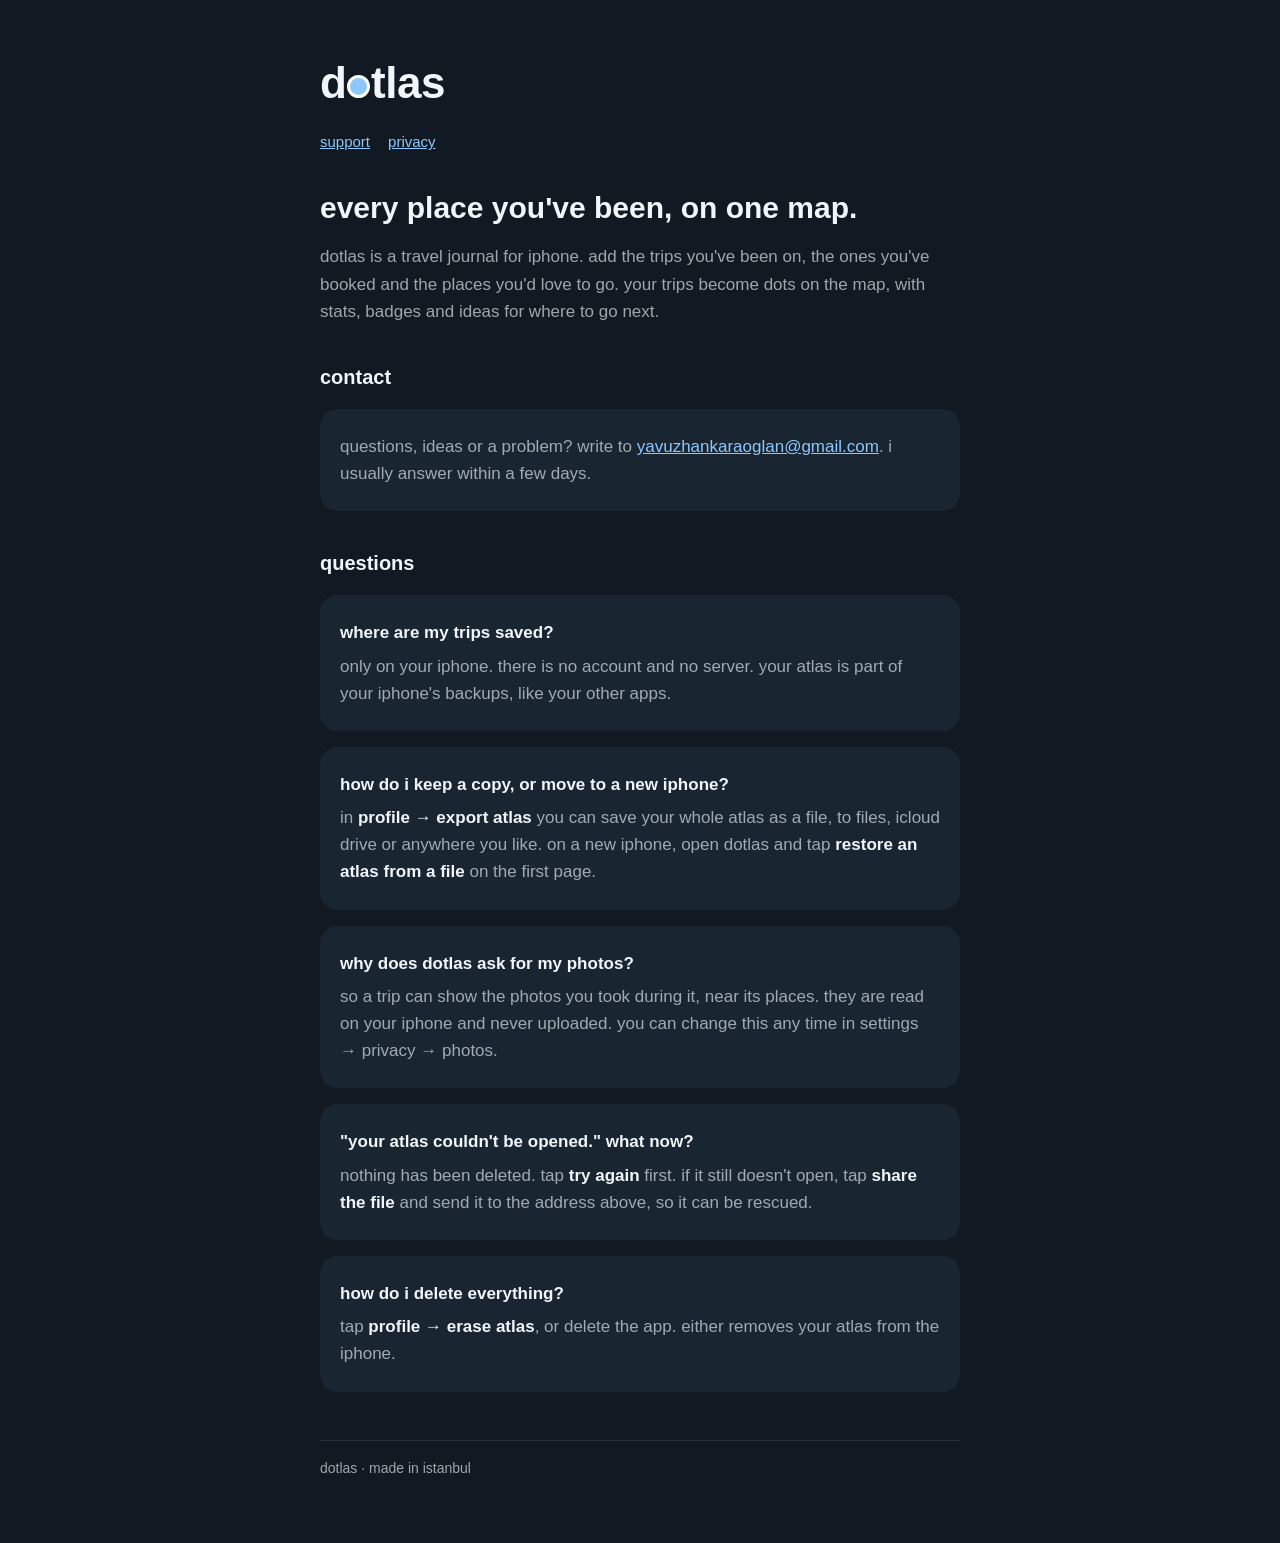
==== index.html @ 82443cb1 "Add files via upload" ====
<!doctype html>
<html lang="en">
<head>
  <meta charset="utf-8">
  <meta name="viewport" content="width=device-width, initial-scale=1">
  <title>dotlas · support</title>
  <meta name="description" content="dotlas keeps every place you've been on one map. help and contact.">
  <link rel="stylesheet" href="style.css">
</head>
<body>
<main>
  <p class="wordmark">d<span class="dot"></span>tlas</p>
  <nav><a href="./">support</a><a href="privacy.html">privacy</a></nav>

  <h1>every place you've been, on one map.</h1>
  <p>dotlas is a travel journal for iphone. add the trips you've been on, the ones you've booked and the places you'd love to go. your trips become dots on the map, with stats, badges and ideas for where to go next.</p>

  <h2>contact</h2>
  <div class="card">
    <p>questions, ideas or a problem? write to <a href="mailto:yavuzhankaraoglan@gmail.com">yavuzhankaraoglan@gmail.com</a>. i usually answer within a few days.</p>
  </div>

  <h2>questions</h2>

  <div class="card">
    <p><strong>where are my trips saved?</strong></p>
    <p>only on your iphone. there is no account and no server. your atlas is part of your iphone's backups, like your other apps.</p>
  </div>

  <div class="card">
    <p><strong>how do i keep a copy, or move to a new iphone?</strong></p>
    <p>in <strong>profile → export atlas</strong> you can save your whole atlas as a file, to files, icloud drive or anywhere you like. on a new iphone, open dotlas and tap <strong>restore an atlas from a file</strong> on the first page.</p>
  </div>

  <div class="card">
    <p><strong>why does dotlas ask for my photos?</strong></p>
    <p>so a trip can show the photos you took during it, near its places. they are read on your iphone and never uploaded. you can change this any time in settings → privacy → photos.</p>
  </div>

  <div class="card">
    <p><strong>"your atlas couldn't be opened." what now?</strong></p>
    <p>nothing has been deleted. tap <strong>try again</strong> first. if it still doesn't open, tap <strong>share the file</strong> and send it to the address above, so it can be rescued.</p>
  </div>

  <div class="card">
    <p><strong>how do i delete everything?</strong></p>
    <p>tap <strong>profile → erase atlas</strong>, or delete the app. either removes your atlas from the iphone.</p>
  </div>

  <footer>dotlas · made in istanbul</footer>
</main>
</body>
</html>
---- style.css ----
:root {
  --bg: #111a22;
  --card: #192530;
  --text: #f0f6fb;
  --muted: rgba(240, 246, 251, 0.64);
  --accent: #8cc8ff;
  --line: rgba(240, 246, 251, 0.09);
}

* { box-sizing: border-box; }

body {
  margin: 0;
  background: var(--bg);
  color: var(--text);
  font: 17px/1.6 -apple-system, BlinkMacSystemFont, "Helvetica Neue", Arial, sans-serif;
}

main {
  max-width: 680px;
  margin: 0 auto;
  padding: 48px 20px 64px;
}

.wordmark {
  color: var(--text);
  font-size: 44px;
  font-weight: 700;
  letter-spacing: -0.01em;
  margin: 0;
  display: inline-flex;
  align-items: baseline;
}

.wordmark .dot {
  display: inline-block;
  width: 0.52em;
  height: 0.52em;
  margin: 0 0.02em;
  border-radius: 50%;
  background: var(--accent);
  border: 0.09em solid #fff;
}

h1 { font-size: 30px; line-height: 1.2; margin: 36px 0 8px; }
h2 { font-size: 20px; margin: 36px 0 8px; }
p, li { color: var(--muted); }
strong { color: var(--text); font-weight: 600; }
ul { padding-left: 20px; }
a { color: var(--accent); }

.card {
  background: var(--card);
  border-radius: 18px;
  padding: 18px 20px;
  margin: 16px 0;
}

.card p { margin: 6px 0; }

nav {
  display: flex;
  gap: 18px;
  margin-top: 12px;
  font-size: 15px;
}

footer {
  margin-top: 48px;
  padding-top: 16px;
  border-top: 1px solid var(--line);
  font-size: 14px;
  color: var(--muted);
}
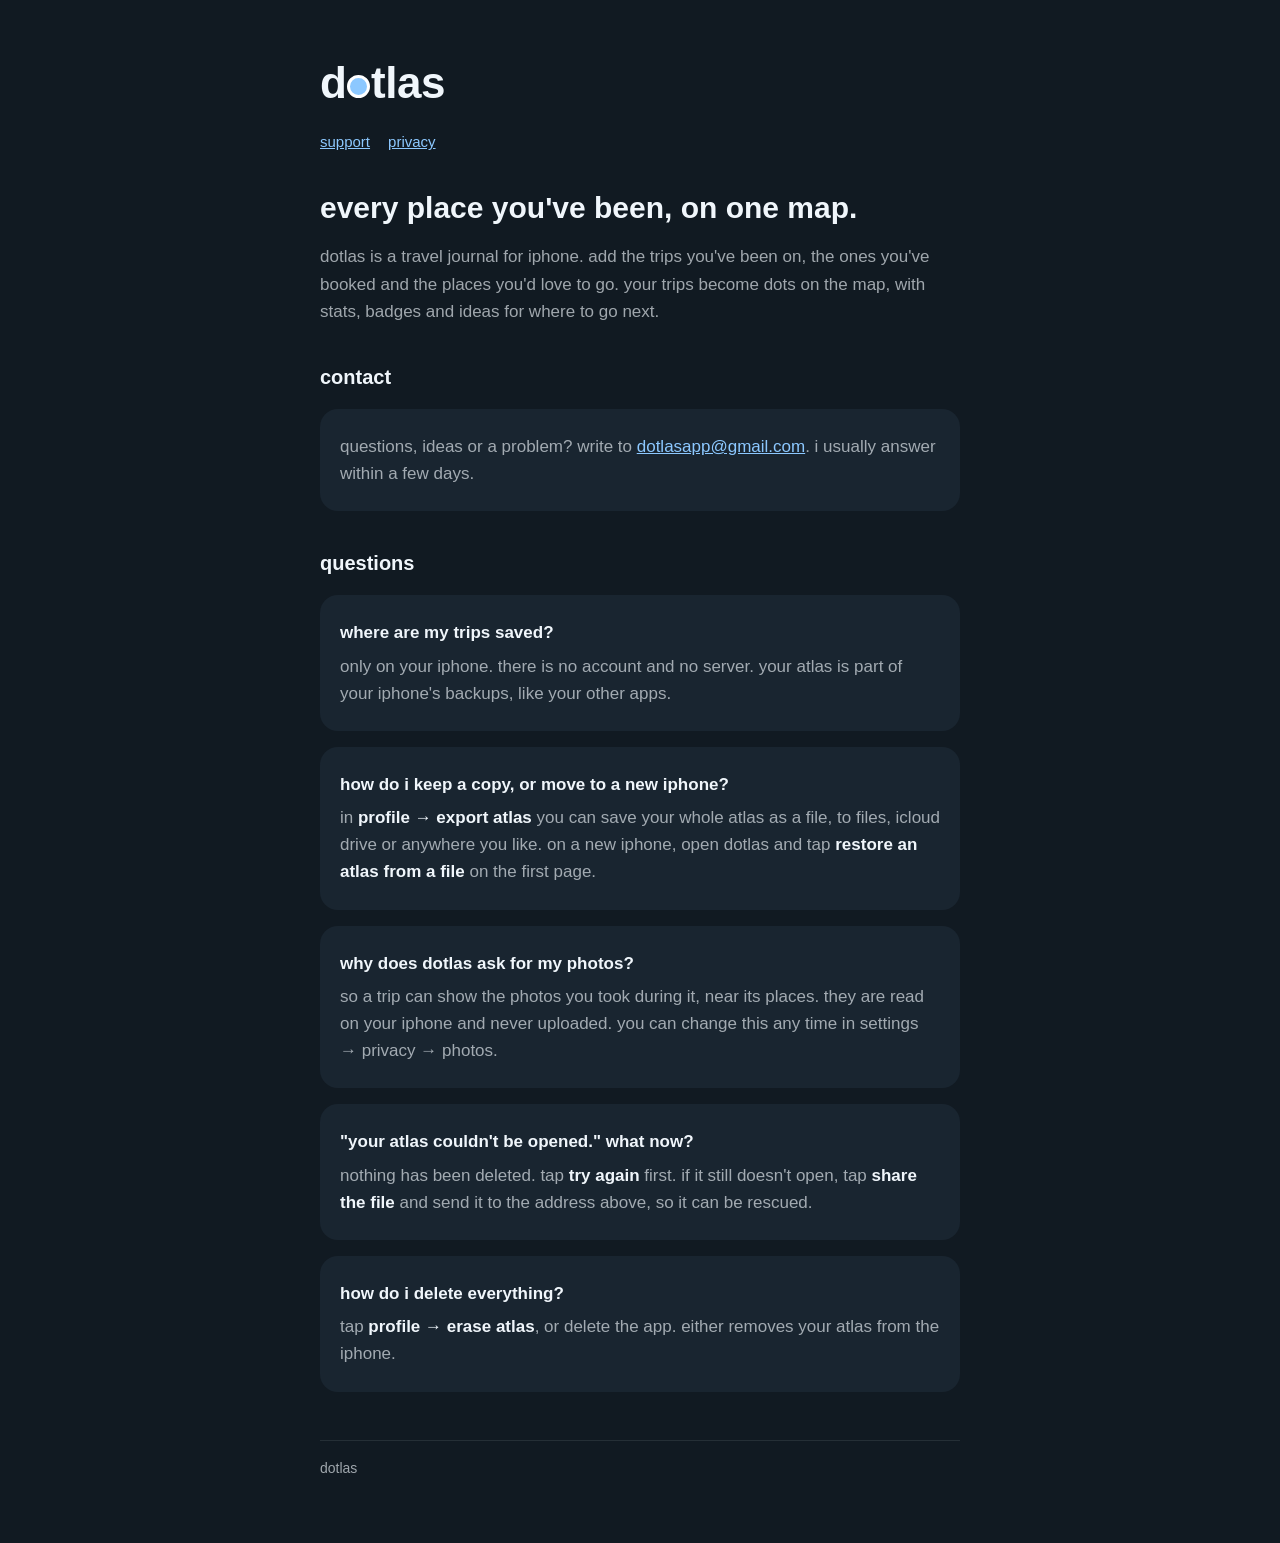
==== commit d6f7870e: "Add files via upload" ====
--- a/index.html
+++ b/index.html
@@ -17,7 +17,7 @@
 
   <h2>contact</h2>
   <div class="card">
-    <p>questions, ideas or a problem? write to <a href="mailto:yavuzhankaraoglan@gmail.com">yavuzhankaraoglan@gmail.com</a>. i usually answer within a few days.</p>
+    <p>questions, ideas or a problem? write to <a href="mailto:dotlasapp@gmail.com">dotlasapp@gmail.com</a>. i usually answer within a few days.</p>
   </div>
 
   <h2>questions</h2>
@@ -47,7 +47,7 @@
     <p>tap <strong>profile → erase atlas</strong>, or delete the app. either removes your atlas from the iphone.</p>
   </div>
 
-  <footer>dotlas · made in istanbul</footer>
+  <footer>dotlas</footer>
 </main>
 </body>
 </html>
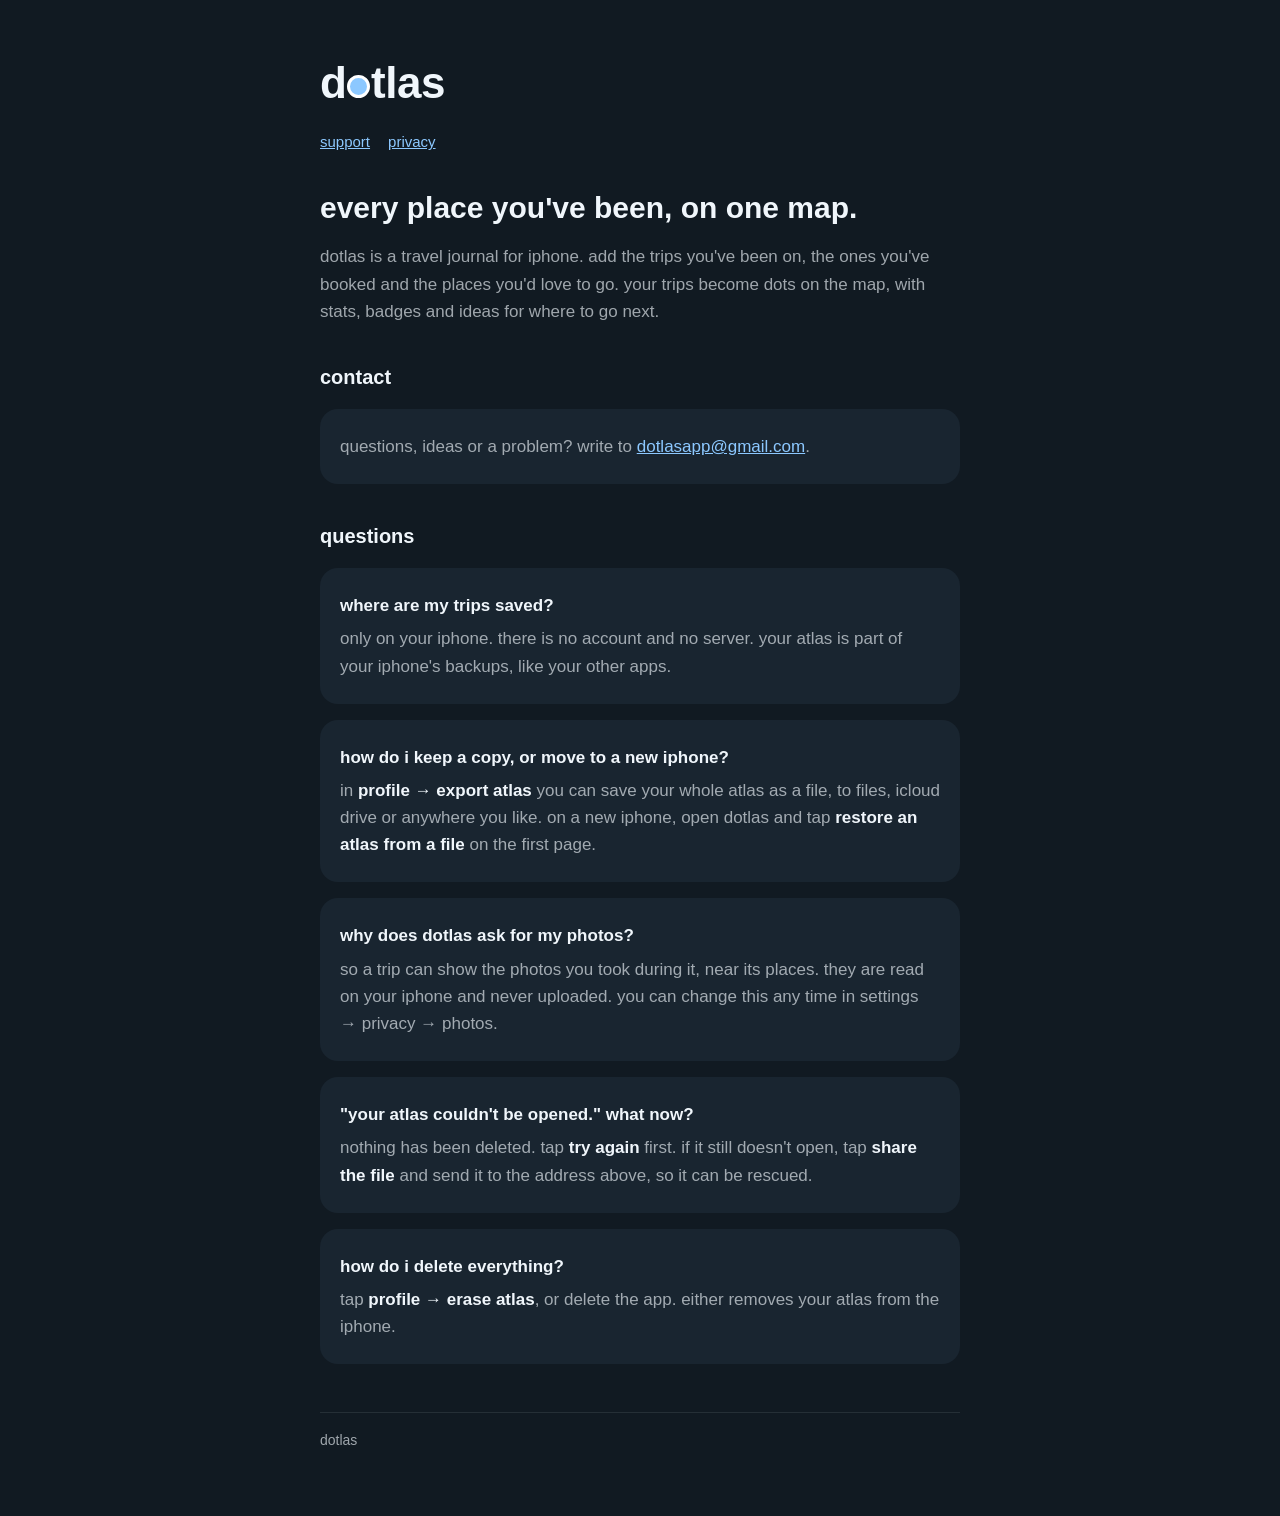
==== commit 8d669606: "Update index.html" ====
--- a/index.html
+++ b/index.html
@@ -17,7 +17,7 @@
 
   <h2>contact</h2>
   <div class="card">
-    <p>questions, ideas or a problem? write to <a href="mailto:dotlasapp@gmail.com">dotlasapp@gmail.com</a>. i usually answer within a few days.</p>
+    <p>questions, ideas or a problem? write to <a href="mailto:dotlasapp@gmail.com">dotlasapp@gmail.com</a>.</p>
   </div>
 
   <h2>questions</h2>
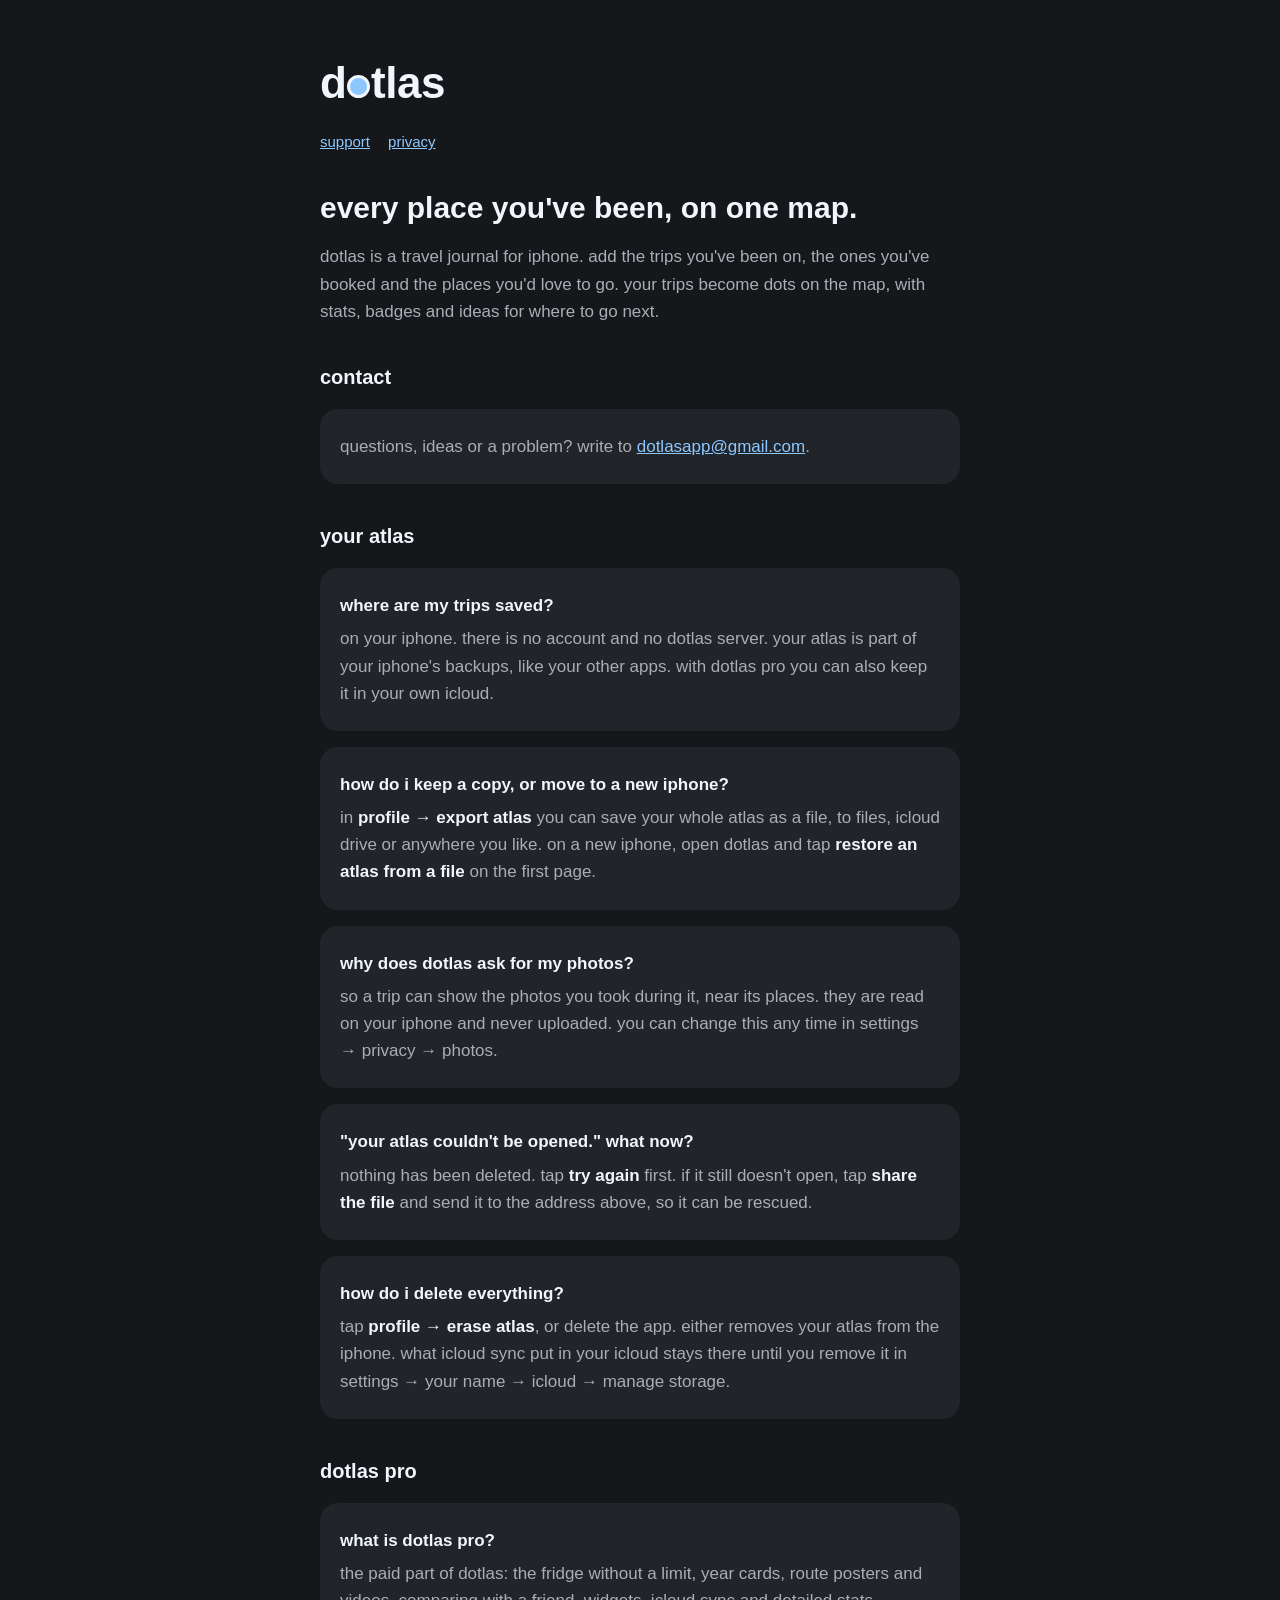
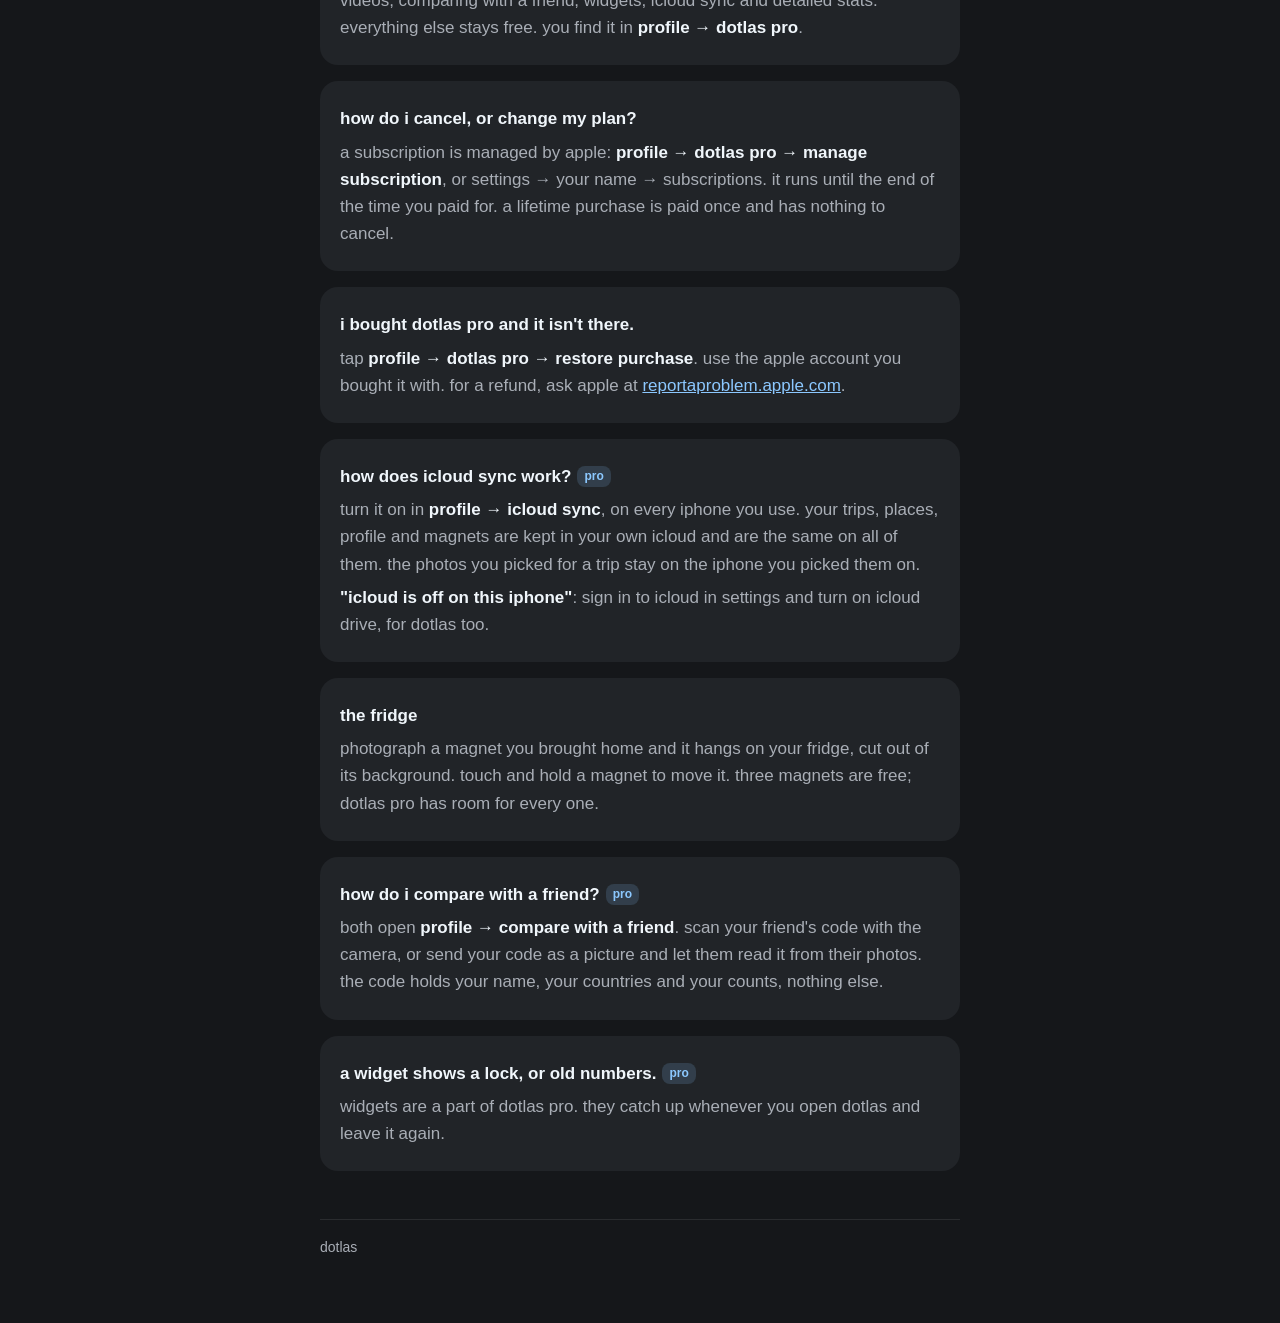
==== commit 73952384: "the app's colours, and the pages brought up to date for dotlas pro support: questions about dotlas p" ====
--- a/index.html
+++ b/index.html
@@ -3,6 +3,8 @@
 <head>
   <meta charset="utf-8">
   <meta name="viewport" content="width=device-width, initial-scale=1">
+  <meta name="color-scheme" content="dark">
+  <meta name="theme-color" content="#15171a">
   <title>dotlas · support</title>
   <meta name="description" content="dotlas keeps every place you've been on one map. help and contact.">
   <link rel="stylesheet" href="style.css">
@@ -20,11 +22,11 @@
     <p>questions, ideas or a problem? write to <a href="mailto:dotlasapp@gmail.com">dotlasapp@gmail.com</a>.</p>
   </div>
 
-  <h2>questions</h2>
+  <h2>your atlas</h2>
 
   <div class="card">
     <p><strong>where are my trips saved?</strong></p>
-    <p>only on your iphone. there is no account and no server. your atlas is part of your iphone's backups, like your other apps.</p>
+    <p>on your iphone. there is no account and no dotlas server. your atlas is part of your iphone's backups, like your other apps. with dotlas pro you can also keep it in your own icloud.</p>
   </div>
 
   <div class="card">
@@ -44,7 +46,45 @@
 
   <div class="card">
     <p><strong>how do i delete everything?</strong></p>
-    <p>tap <strong>profile → erase atlas</strong>, or delete the app. either removes your atlas from the iphone.</p>
+    <p>tap <strong>profile → erase atlas</strong>, or delete the app. either removes your atlas from the iphone. what icloud sync put in your icloud stays there until you remove it in settings → your name → icloud → manage storage.</p>
+  </div>
+
+  <h2>dotlas pro</h2>
+
+  <div class="card">
+    <p><strong>what is dotlas pro?</strong></p>
+    <p>the paid part of dotlas: the fridge without a limit, year cards, route posters and videos, comparing with a friend, widgets, icloud sync and detailed stats. everything else stays free. you find it in <strong>profile → dotlas pro</strong>.</p>
+  </div>
+
+  <div class="card">
+    <p><strong>how do i cancel, or change my plan?</strong></p>
+    <p>a subscription is managed by apple: <strong>profile → dotlas pro → manage subscription</strong>, or settings → your name → subscriptions. it runs until the end of the time you paid for. a lifetime purchase is paid once and has nothing to cancel.</p>
+  </div>
+
+  <div class="card">
+    <p><strong>i bought dotlas pro and it isn't there.</strong></p>
+    <p>tap <strong>profile → dotlas pro → restore purchase</strong>. use the apple account you bought it with. for a refund, ask apple at <a href="https://reportaproblem.apple.com">reportaproblem.apple.com</a>.</p>
+  </div>
+
+  <div class="card">
+    <p><strong>how does icloud sync work?</strong><span class="tag">pro</span></p>
+    <p>turn it on in <strong>profile → icloud sync</strong>, on every iphone you use. your trips, places, profile and magnets are kept in your own icloud and are the same on all of them. the photos you picked for a trip stay on the iphone you picked them on.</p>
+    <p><strong>"icloud is off on this iphone"</strong>: sign in to icloud in settings and turn on icloud drive, for dotlas too.</p>
+  </div>
+
+  <div class="card">
+    <p><strong>the fridge</strong></p>
+    <p>photograph a magnet you brought home and it hangs on your fridge, cut out of its background. touch and hold a magnet to move it. three magnets are free; dotlas pro has room for every one.</p>
+  </div>
+
+  <div class="card">
+    <p><strong>how do i compare with a friend?</strong><span class="tag">pro</span></p>
+    <p>both open <strong>profile → compare with a friend</strong>. scan your friend's code with the camera, or send your code as a picture and let them read it from their photos. the code holds your name, your countries and your counts, nothing else.</p>
+  </div>
+
+  <div class="card">
+    <p><strong>a widget shows a lock, or old numbers.</strong><span class="tag">pro</span></p>
+    <p>widgets are a part of dotlas pro. they catch up whenever you open dotlas and leave it again.</p>
   </div>
 
   <footer>dotlas</footer>
--- a/style.css
+++ b/style.css
@@ -1,10 +1,10 @@
 :root {
-  --bg: #111a22;
-  --card: #192530;
+  --bg: #15171a;
+  --card: #212428;
   --text: #f0f6fb;
-  --muted: rgba(240, 246, 251, 0.64);
+  --muted: #a9aeb6;
   --accent: #8cc8ff;
-  --line: rgba(240, 246, 251, 0.09);
+  --line: rgba(255, 255, 255, 0.09);
 }
 
 * { box-sizing: border-box; }
@@ -39,7 +39,7 @@
   margin: 0 0.02em;
   border-radius: 50%;
   background: var(--accent);
-  border: 0.09em solid #fff;
+  border: 0.09em solid var(--text);
 }
 
 h1 { font-size: 30px; line-height: 1.2; margin: 36px 0 8px; }
@@ -58,6 +58,18 @@
 
 .card p { margin: 6px 0; }
 
+.tag {
+  display: inline-block;
+  margin-left: 6px;
+  padding: 1px 7px;
+  border-radius: 8px;
+  background: rgba(140, 200, 255, 0.16);
+  color: var(--accent);
+  font-size: 12px;
+  font-weight: 600;
+  vertical-align: 2px;
+}
+
 nav {
   display: flex;
   gap: 18px;
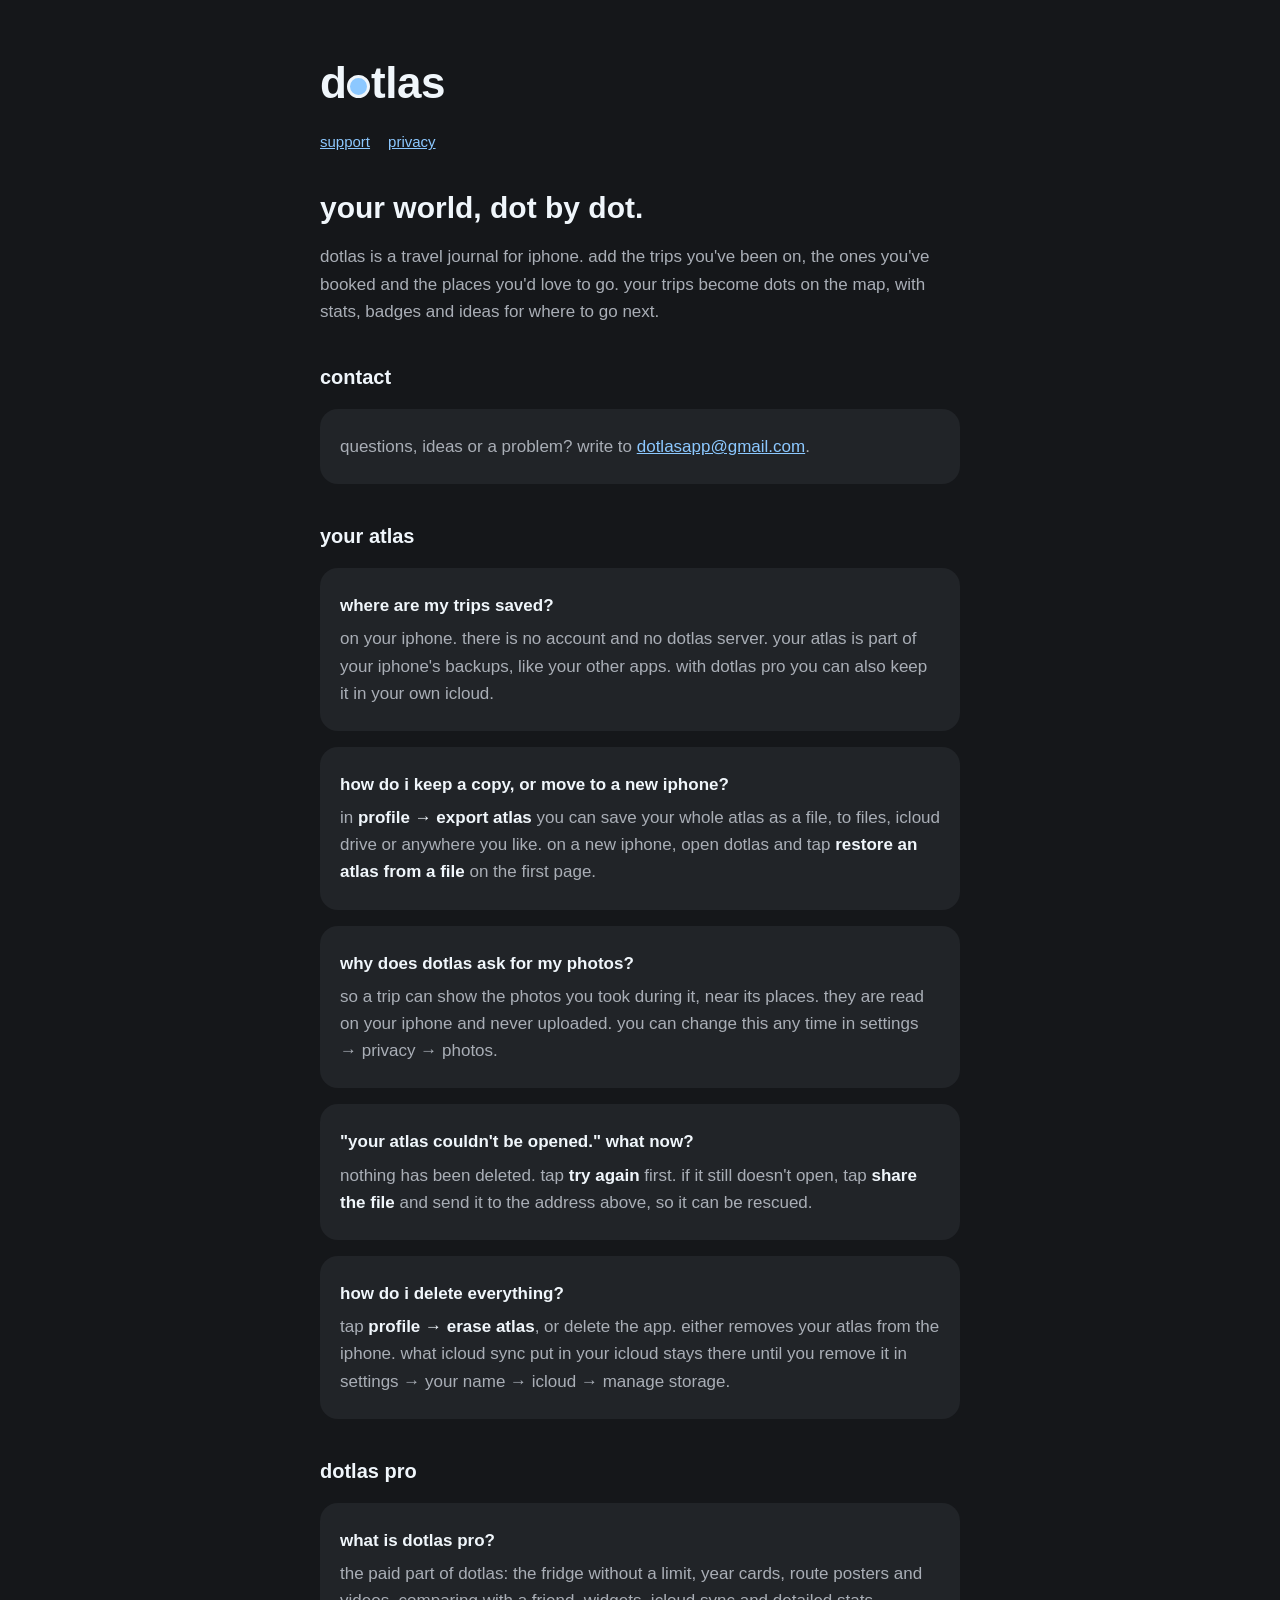
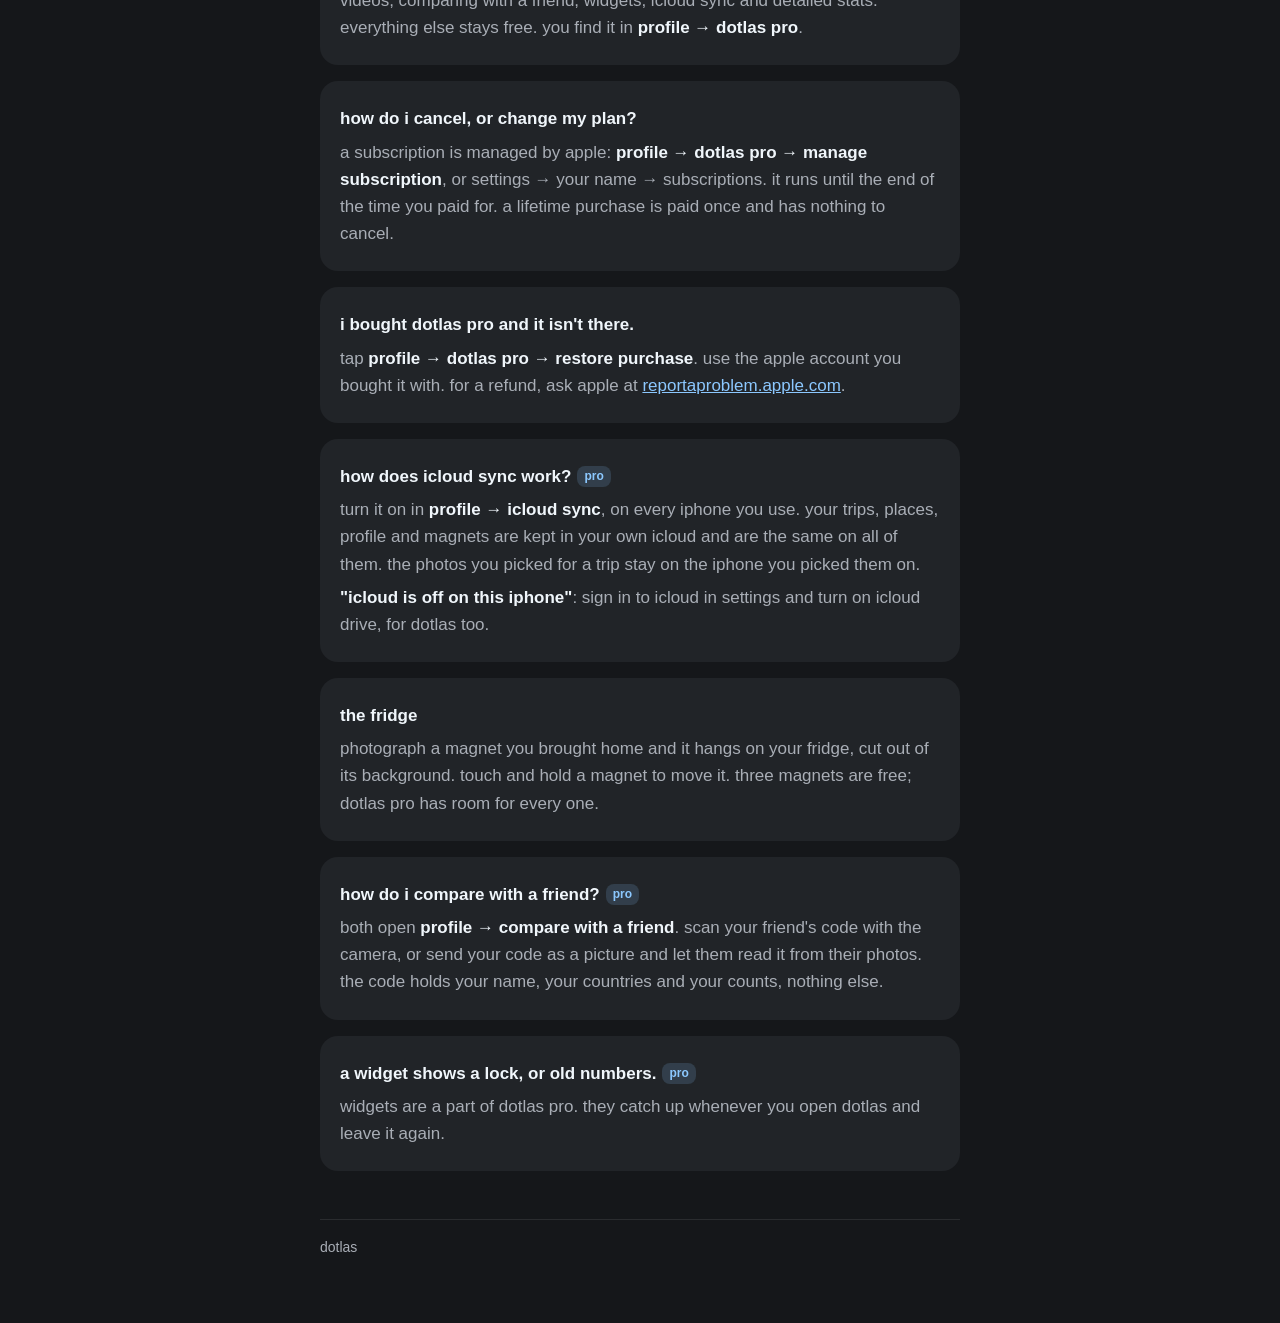
==== commit 0bd54572: "your world, dot by dot." ====
--- a/index.html
+++ b/index.html
@@ -6,7 +6,7 @@
   <meta name="color-scheme" content="dark">
   <meta name="theme-color" content="#15171a">
   <title>dotlas · support</title>
-  <meta name="description" content="dotlas keeps every place you've been on one map. help and contact.">
+  <meta name="description" content="dotlas. your world, dot by dot. help and contact.">
   <link rel="stylesheet" href="style.css">
 </head>
 <body>
@@ -14,7 +14,7 @@
   <p class="wordmark">d<span class="dot"></span>tlas</p>
   <nav><a href="./">support</a><a href="privacy.html">privacy</a></nav>
 
-  <h1>every place you've been, on one map.</h1>
+  <h1>your world, dot by dot.</h1>
   <p>dotlas is a travel journal for iphone. add the trips you've been on, the ones you've booked and the places you'd love to go. your trips become dots on the map, with stats, badges and ideas for where to go next.</p>
 
   <h2>contact</h2>
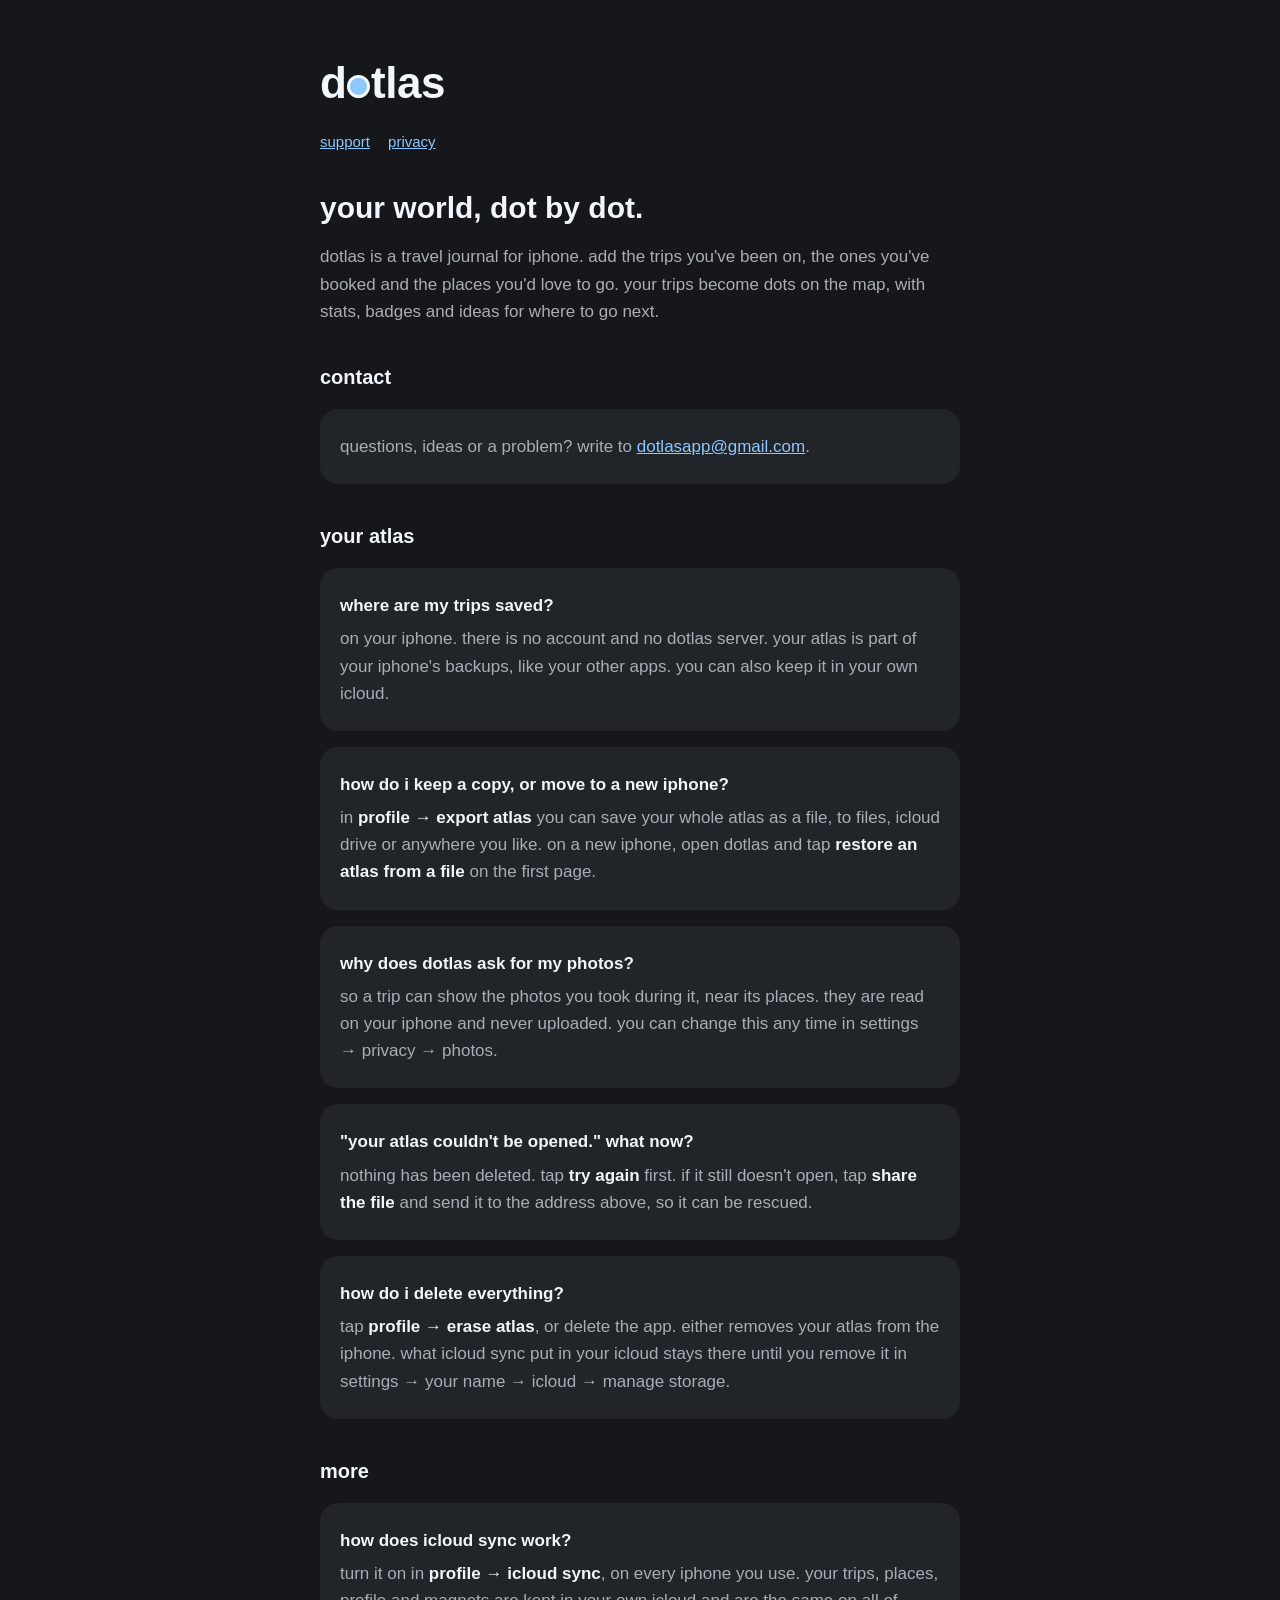
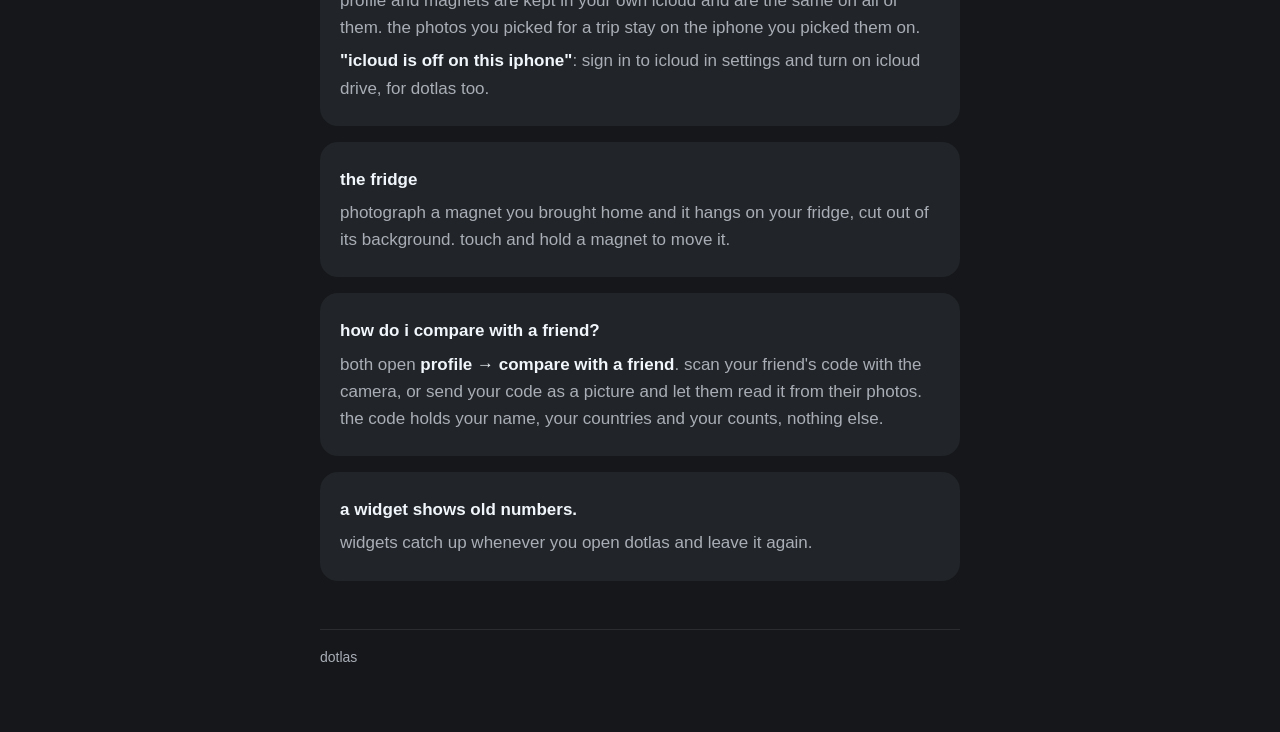
==== commit bf7fdb6b: "no more dotlas pro: every feature is free" ====
--- a/index.html
+++ b/index.html
@@ -26,7 +26,7 @@
 
   <div class="card">
     <p><strong>where are my trips saved?</strong></p>
-    <p>on your iphone. there is no account and no dotlas server. your atlas is part of your iphone's backups, like your other apps. with dotlas pro you can also keep it in your own icloud.</p>
+    <p>on your iphone. there is no account and no dotlas server. your atlas is part of your iphone's backups, like your other apps. you can also keep it in your own icloud.</p>
   </div>
 
   <div class="card">
@@ -49,42 +49,27 @@
     <p>tap <strong>profile → erase atlas</strong>, or delete the app. either removes your atlas from the iphone. what icloud sync put in your icloud stays there until you remove it in settings → your name → icloud → manage storage.</p>
   </div>
 
-  <h2>dotlas pro</h2>
+  <h2>more</h2>
 
   <div class="card">
-    <p><strong>what is dotlas pro?</strong></p>
-    <p>the paid part of dotlas: the fridge without a limit, year cards, route posters and videos, comparing with a friend, widgets, icloud sync and detailed stats. everything else stays free. you find it in <strong>profile → dotlas pro</strong>.</p>
-  </div>
-
-  <div class="card">
-    <p><strong>how do i cancel, or change my plan?</strong></p>
-    <p>a subscription is managed by apple: <strong>profile → dotlas pro → manage subscription</strong>, or settings → your name → subscriptions. it runs until the end of the time you paid for. a lifetime purchase is paid once and has nothing to cancel.</p>
-  </div>
-
-  <div class="card">
-    <p><strong>i bought dotlas pro and it isn't there.</strong></p>
-    <p>tap <strong>profile → dotlas pro → restore purchase</strong>. use the apple account you bought it with. for a refund, ask apple at <a href="https://reportaproblem.apple.com">reportaproblem.apple.com</a>.</p>
-  </div>
-
-  <div class="card">
-    <p><strong>how does icloud sync work?</strong><span class="tag">pro</span></p>
+    <p><strong>how does icloud sync work?</strong></p>
     <p>turn it on in <strong>profile → icloud sync</strong>, on every iphone you use. your trips, places, profile and magnets are kept in your own icloud and are the same on all of them. the photos you picked for a trip stay on the iphone you picked them on.</p>
     <p><strong>"icloud is off on this iphone"</strong>: sign in to icloud in settings and turn on icloud drive, for dotlas too.</p>
   </div>
 
   <div class="card">
     <p><strong>the fridge</strong></p>
-    <p>photograph a magnet you brought home and it hangs on your fridge, cut out of its background. touch and hold a magnet to move it. three magnets are free; dotlas pro has room for every one.</p>
+    <p>photograph a magnet you brought home and it hangs on your fridge, cut out of its background. touch and hold a magnet to move it.</p>
   </div>
 
   <div class="card">
-    <p><strong>how do i compare with a friend?</strong><span class="tag">pro</span></p>
+    <p><strong>how do i compare with a friend?</strong></p>
     <p>both open <strong>profile → compare with a friend</strong>. scan your friend's code with the camera, or send your code as a picture and let them read it from their photos. the code holds your name, your countries and your counts, nothing else.</p>
   </div>
 
   <div class="card">
-    <p><strong>a widget shows a lock, or old numbers.</strong><span class="tag">pro</span></p>
-    <p>widgets are a part of dotlas pro. they catch up whenever you open dotlas and leave it again.</p>
+    <p><strong>a widget shows old numbers.</strong></p>
+    <p>widgets catch up whenever you open dotlas and leave it again.</p>
   </div>
 
   <footer>dotlas</footer>
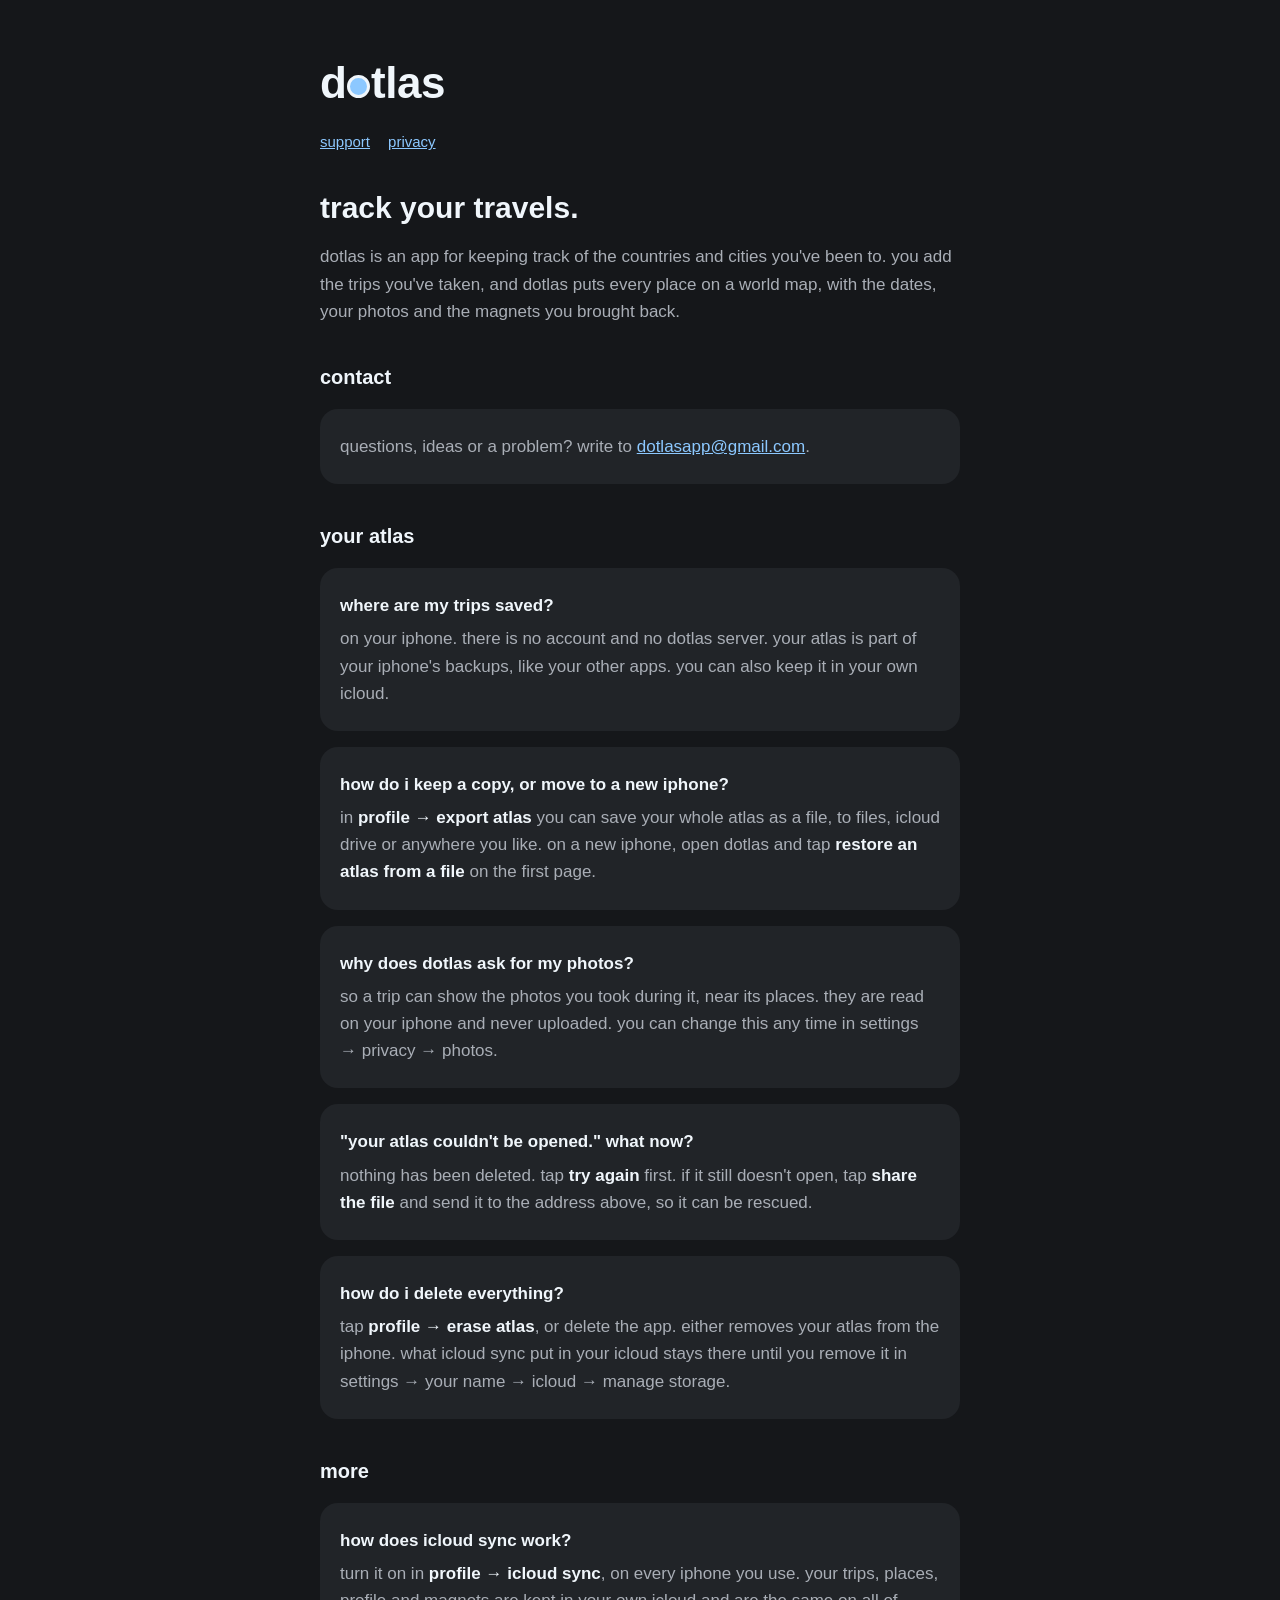
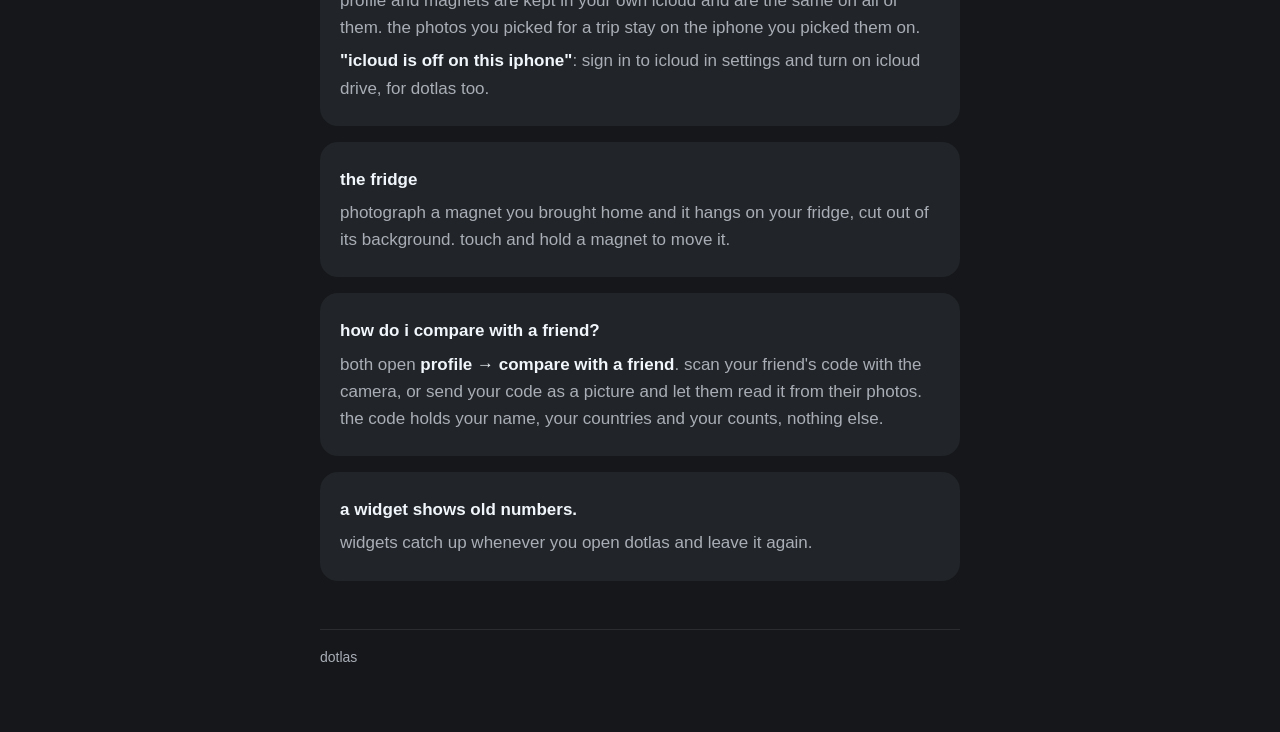
==== commit dadd1eba: "track your travels" ====
--- a/index.html
+++ b/index.html
@@ -6,7 +6,7 @@
   <meta name="color-scheme" content="dark">
   <meta name="theme-color" content="#15171a">
   <title>dotlas · support</title>
-  <meta name="description" content="dotlas. your world, dot by dot. help and contact.">
+  <meta name="description" content="dotlas. track your travels. help and contact.">
   <link rel="stylesheet" href="style.css">
 </head>
 <body>
@@ -14,8 +14,8 @@
   <p class="wordmark">d<span class="dot"></span>tlas</p>
   <nav><a href="./">support</a><a href="privacy.html">privacy</a></nav>
 
-  <h1>your world, dot by dot.</h1>
-  <p>dotlas is a travel journal for iphone. add the trips you've been on, the ones you've booked and the places you'd love to go. your trips become dots on the map, with stats, badges and ideas for where to go next.</p>
+  <h1>track your travels.</h1>
+  <p>dotlas is an app for keeping track of the countries and cities you've been to. you add the trips you've taken, and dotlas puts every place on a world map, with the dates, your photos and the magnets you brought back.</p>
 
   <h2>contact</h2>
   <div class="card">
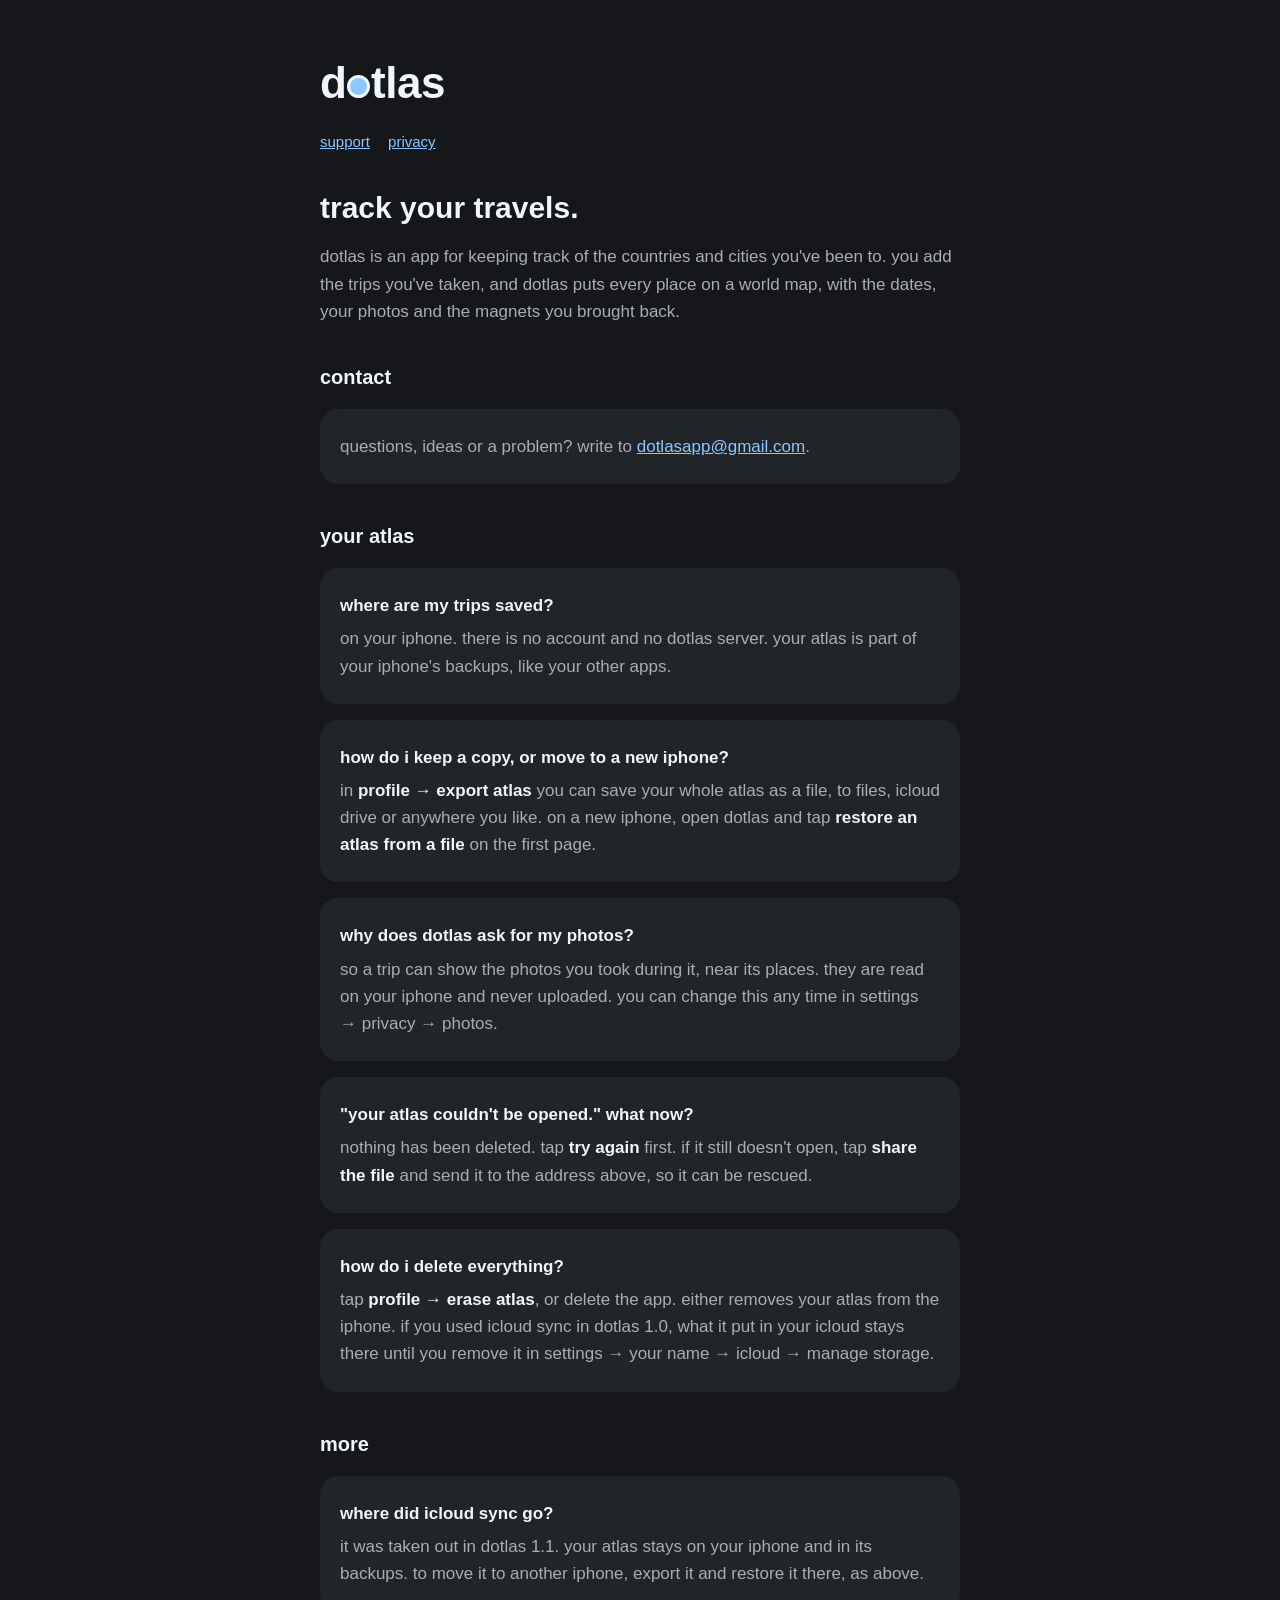
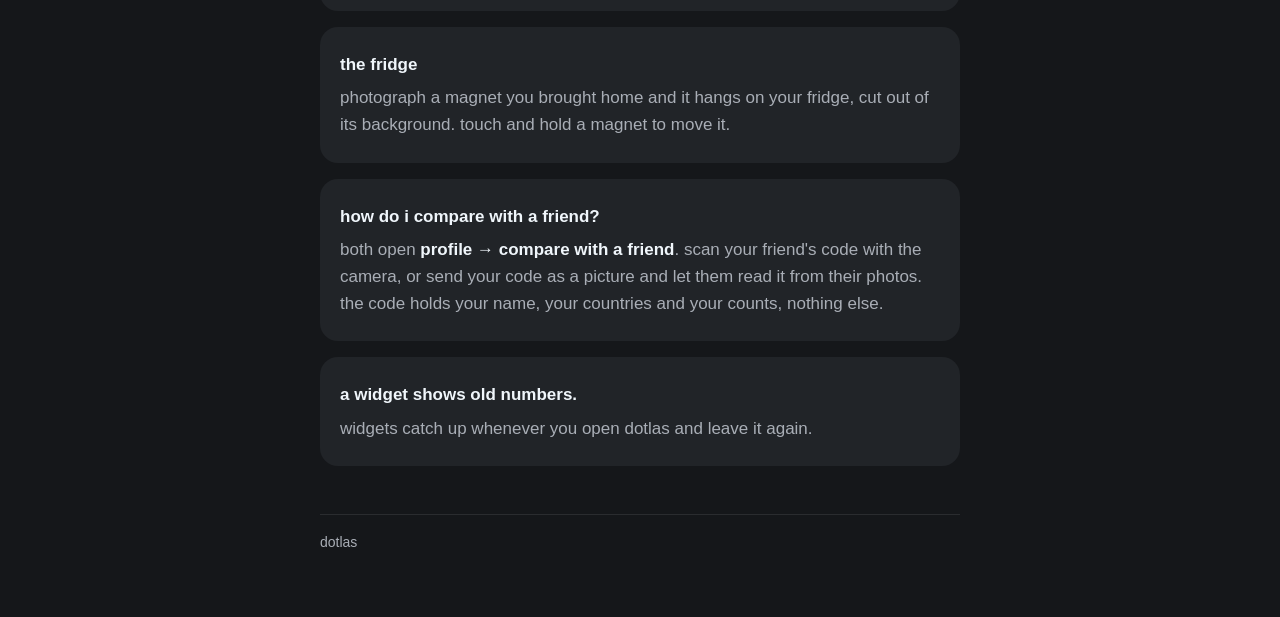
==== commit d276554c: "dotlas 1.1: icloud sync taken out" ====
--- a/index.html
+++ b/index.html
@@ -26,7 +26,7 @@
 
   <div class="card">
     <p><strong>where are my trips saved?</strong></p>
-    <p>on your iphone. there is no account and no dotlas server. your atlas is part of your iphone's backups, like your other apps. you can also keep it in your own icloud.</p>
+    <p>on your iphone. there is no account and no dotlas server. your atlas is part of your iphone's backups, like your other apps.</p>
   </div>
 
   <div class="card">
@@ -46,15 +46,14 @@
 
   <div class="card">
     <p><strong>how do i delete everything?</strong></p>
-    <p>tap <strong>profile → erase atlas</strong>, or delete the app. either removes your atlas from the iphone. what icloud sync put in your icloud stays there until you remove it in settings → your name → icloud → manage storage.</p>
+    <p>tap <strong>profile → erase atlas</strong>, or delete the app. either removes your atlas from the iphone. if you used icloud sync in dotlas 1.0, what it put in your icloud stays there until you remove it in settings → your name → icloud → manage storage.</p>
   </div>
 
   <h2>more</h2>
 
   <div class="card">
-    <p><strong>how does icloud sync work?</strong></p>
-    <p>turn it on in <strong>profile → icloud sync</strong>, on every iphone you use. your trips, places, profile and magnets are kept in your own icloud and are the same on all of them. the photos you picked for a trip stay on the iphone you picked them on.</p>
-    <p><strong>"icloud is off on this iphone"</strong>: sign in to icloud in settings and turn on icloud drive, for dotlas too.</p>
+    <p><strong>where did icloud sync go?</strong></p>
+    <p>it was taken out in dotlas 1.1. your atlas stays on your iphone and in its backups. to move it to another iphone, export it and restore it there, as above.</p>
   </div>
 
   <div class="card">
